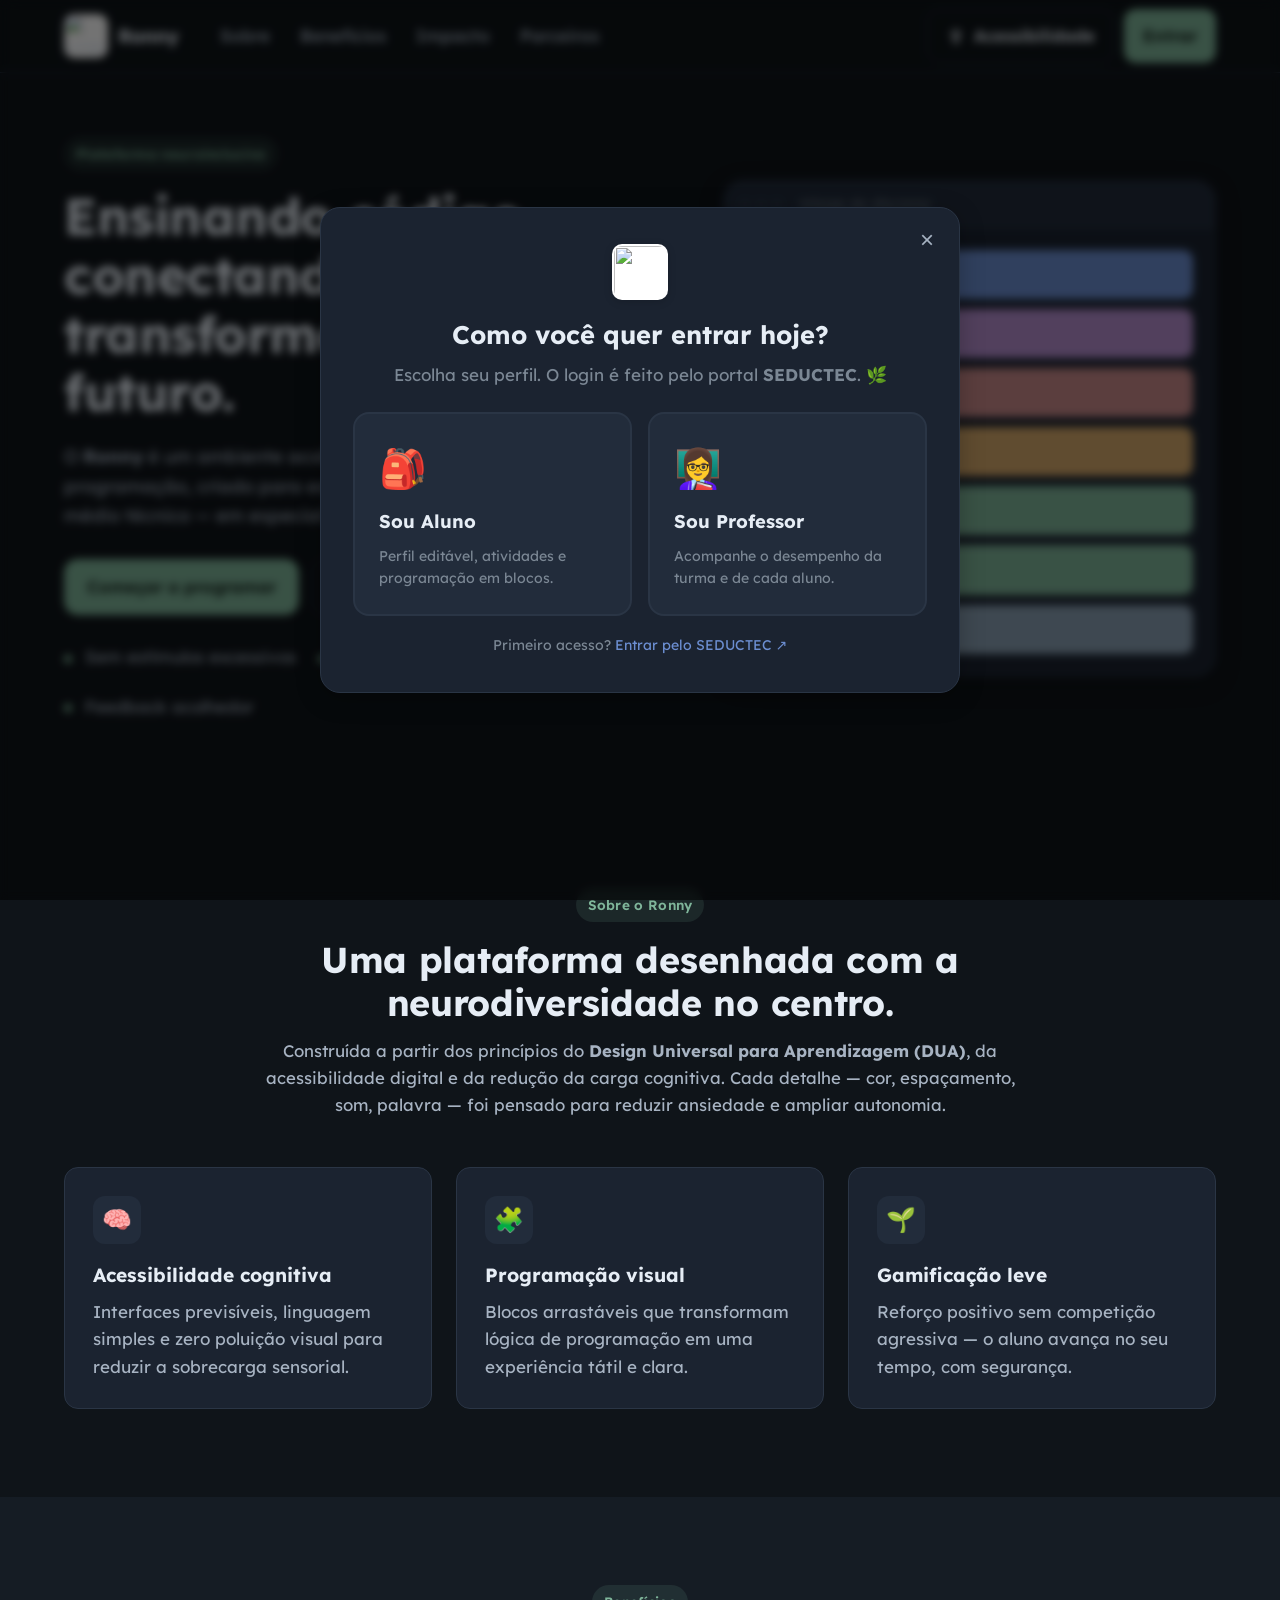
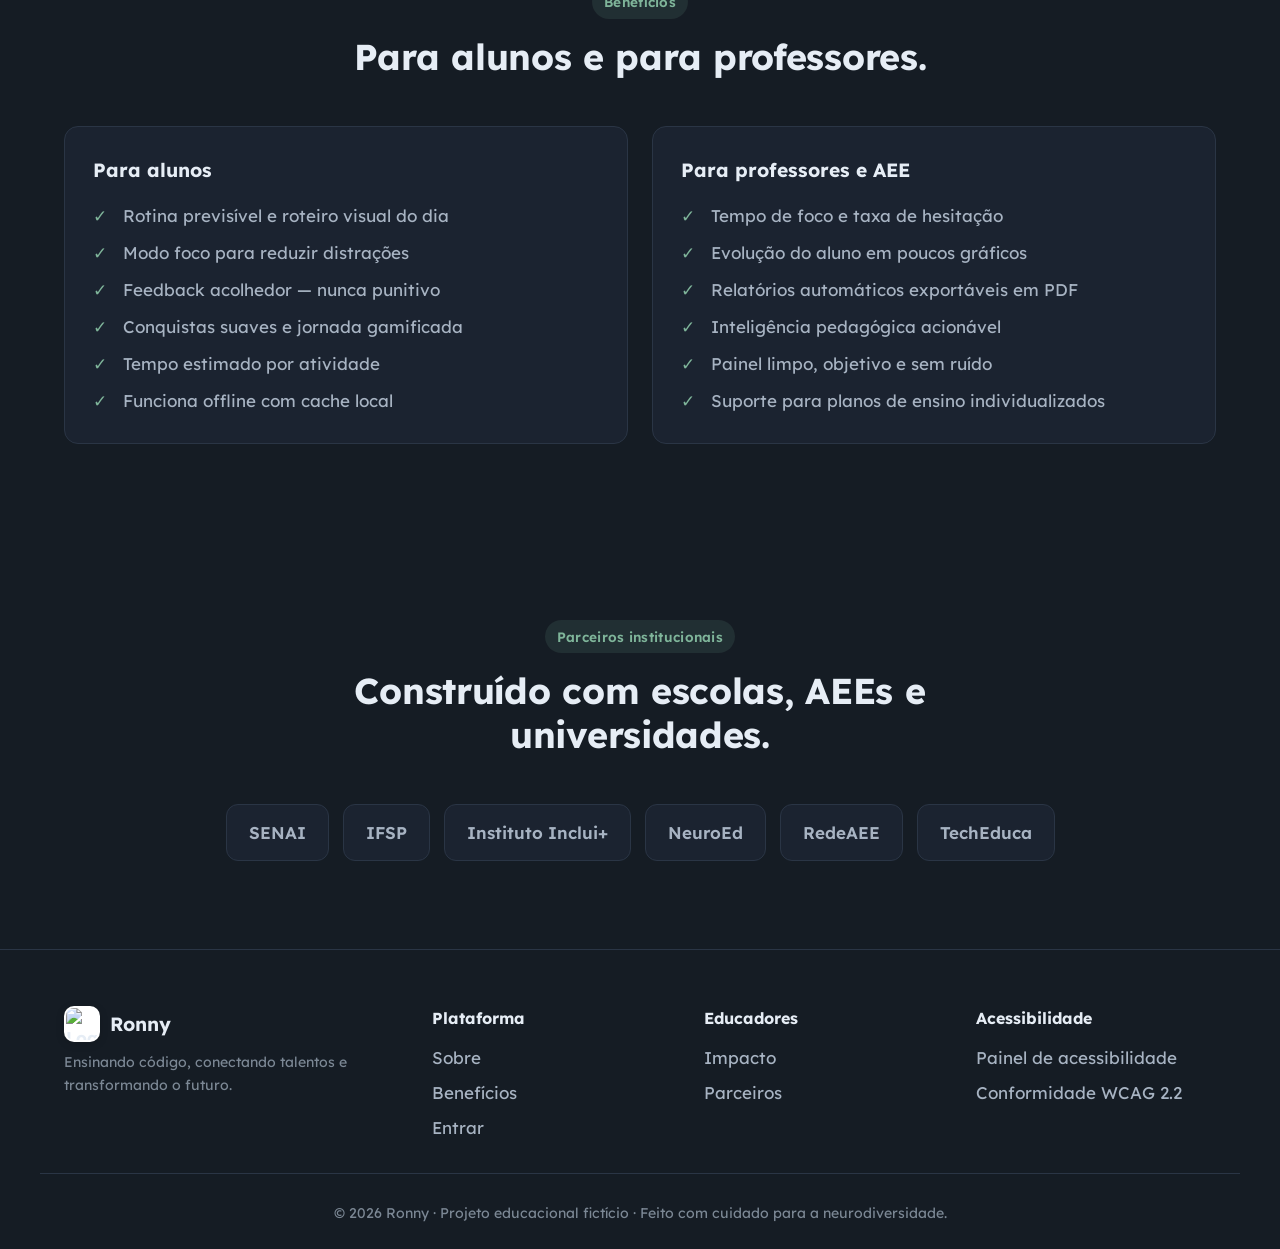
==== index.html @ ab3b0b0f "Primeiro commit  Adicionando estrutura de pastas e arquivos" ====
<!DOCTYPE html>
<html lang="pt-BR">
<head>
  <meta charset="UTF-8" />
  <meta name="viewport" content="width=device-width, initial-scale=1.0" />
  <meta name="description" content="Ronny — Plataforma educacional neuroinclusiva para ensinar lógica de programação a estudantes do ensino médio técnico, com foco em acessibilidade cognitiva e TEA Nível 1." />
  <meta name="theme-color" content="#0f1419" />
  <title>Ronny</title>
  <link rel="preconnect" href="https://fonts.googleapis.com" />
  <link rel="preconnect" href="https://fonts.gstatic.com" crossorigin />
  <link href="https://fonts.googleapis.com/css2?family=Atkinson+Hyperlegible:wght@400;700&family=Lexend:wght@400;500;600;700&display=swap" rel="stylesheet" />
  <link rel="icon" href="/Ronny-Capa.png" type="image/png" />
  <link rel="stylesheet" href="styles.css" />
  <!-- Blockly -->
  <script src="https://unpkg.com/blockly/blockly.min.js"></script>
  <script src="https://unpkg.com/blockly/msg/pt-br.js"></script>
</head>

<body data-theme="dark" data-font="md" data-motion="on">

  <a href="#conteudo" class="skip-link">Pular para o conteúdo</a>

  <!-- ============ HEADER ============ -->
  <header class="topbar" role="banner">
    <div class="container topbar-inner">
      <a href="#inicio" class="brand" aria-label="Projeto Ronny — página inicial">
        <img src="/ronny-logo.jpeg" alt="Logo Projeto Ronny" class="brand-logo" width="44" height="44" />
        <span class="brand-text">Ronny</span>
      </a>

      <nav class="nav" aria-label="Navegação principal">
        <a href="#sobre">Sobre</a>
        <a href="#beneficios">Benefícios</a>
        <a href="#impacto">Impacto</a>
        <a href="#parceiros">Parceiros</a>
      </nav>

      <div class="topbar-actions">
        <button class="btn btn-ghost" id="openA11y" aria-label="Abrir painel de acessibilidade" aria-haspopup="dialog">
          <svg viewBox="0 0 24 24" width="20" height="20" aria-hidden="true"><circle cx="12" cy="5" r="2" fill="currentColor"/><path d="M5 9h14M9 9l1 12M15 9l-1 12M9 14h6" stroke="currentColor" stroke-width="2" fill="none" stroke-linecap="round"/></svg>
          <span>Acessibilidade</span>
        </button>
        <button class="btn btn-primary" data-open-login>Entrar</button>
      </div>

      <button class="menu-toggle" id="menuToggle" aria-label="Abrir menu" aria-expanded="false">
        <span></span><span></span><span></span>
      </button>
    </div>
  </header>

  <main id="conteudo">

    <!-- ============ HERO ============ -->
    <section class="hero" id="inicio">
      <div class="container hero-grid">
        <div class="hero-copy">
          <span class="eyebrow">Plataforma neuroinclusiva</span>
          <h1>Ensinando código, conectando talentos e transformando o futuro.</h1>
          <p class="lead">
            O <strong>Ronny</strong> é um ambiente acolhedor de aprendizagem em lógica de programação, criado para estudantes neurodivergentes do ensino médio técnico — em especial alunos com <abbr title="Transtorno do Espectro Autista">TEA</abbr> Nível 1.
          </p>
          <div class="hero-actions">
            <a href="#" class="btn btn-primary btn-lg" data-open-login>Começar a programar</a>
            <a href="#sobre" class="btn btn-ghost btn-lg">Conhecer o Ronny</a>
          </div>
          <ul class="hero-points" role="list">
            <li><span class="dot" aria-hidden="true"></span> Sem estímulos excessivos</li>
            <li><span class="dot" aria-hidden="true"></span> Rotina previsível</li>
            <li><span class="dot" aria-hidden="true"></span> Feedback acolhedor</li>
          </ul>
        </div>

        <div class="hero-card" aria-hidden="true">
          <div class="card-bar">
            <span></span><span></span><span></span>
            <p>missao_do_dia.ronny</p>
          </div>
          <div class="card-body">
            <div class="mini-block bg-seq">Início</div>
            <div class="mini-block bg-var">definir <em>passos</em> = 5</div>
            <div class="mini-block bg-loop">repetir <em>passos</em> vezes</div>
            <div class="mini-block bg-cond indent">se <em>obstáculo</em></div>
            <div class="mini-block bg-act indent2">desviar</div>
            <div class="mini-block bg-act">avançar</div>
            <div class="mini-block bg-end">Fim 🌱</div>
          </div>
        </div>
      </div>
    </section>

    <!-- ============ SOBRE ============ -->
    <section class="section" id="sobre">
      <div class="container">
        <header class="section-head">
          <span class="eyebrow">Sobre o Ronny</span>
          <h2>Uma plataforma desenhada com a neurodiversidade no centro.</h2>
          <p>Construída a partir dos princípios do <strong>Design Universal para Aprendizagem (DUA)</strong>, da acessibilidade digital e da redução da carga cognitiva. Cada detalhe — cor, espaçamento, som, palavra — foi pensado para reduzir ansiedade e ampliar autonomia.</p>
        </header>

        <div class="grid grid-3">
          <article class="feature">
            <div class="feature-icon" aria-hidden="true">🧠</div>
            <h3>Acessibilidade cognitiva</h3>
            <p>Interfaces previsíveis, linguagem simples e zero poluição visual para reduzir a sobrecarga sensorial.</p>
          </article>
          <article class="feature">
            <div class="feature-icon" aria-hidden="true">🧩</div>
            <h3>Programação visual</h3>
            <p>Blocos arrastáveis que transformam lógica de programação em uma experiência tátil e clara.</p>
          </article>
          <article class="feature">
            <div class="feature-icon" aria-hidden="true">🌱</div>
            <h3>Gamificação leve</h3>
            <p>Reforço positivo sem competição agressiva — o aluno avança no seu tempo, com segurança.</p>
          </article>
        </div>
      </div>
    </section>

    <!-- ============ BENEFÍCIOS ============ -->
    <section class="section section-alt" id="beneficios">
      <div class="container">
        <header class="section-head">
          <span class="eyebrow">Benefícios</span>
          <h2>Para alunos e para professores.</h2>
        </header>

        <div class="grid grid-2">
          <div class="panel">
            <h3>Para alunos</h3>
            <ul class="check-list" role="list">
              <li>Rotina previsível e roteiro visual do dia</li>
              <li>Modo foco para reduzir distrações</li>
              <li>Feedback acolhedor — nunca punitivo</li>
              <li>Conquistas suaves e jornada gamificada</li>
              <li>Tempo estimado por atividade</li>
              <li>Funciona offline com cache local</li>
            </ul>
          </div>
          <div class="panel">
            <h3>Para professores e AEE</h3>
            <ul class="check-list" role="list">
              <li>Tempo de foco e taxa de hesitação</li>
              <li>Evolução do aluno em poucos gráficos</li>
              <li>Relatórios automáticos exportáveis em PDF</li>
              <li>Inteligência pedagógica acionável</li>
              <li>Painel limpo, objetivo e sem ruído</li>
              <li>Suporte para planos de ensino individualizados</li>
            </ul>
          </div>
        </div>
      </div>
    </section>

    <!-- (As áreas de Aluno e Professor agora vivem em páginas separadas: aluno.html e professor.html) -->



    <!-- ============ PARCEIROS ============ -->
    <section class="section section-alt" id="parceiros">
      <div class="container">
        <header class="section-head">
          <span class="eyebrow">Parceiros institucionais</span>
          <h2>Construído com escolas, AEEs e universidades.</h2>
        </header>
        <div class="partners" aria-label="Logos de parceiros (fictícios)">
          <span>SENAI</span><span>IFSP</span><span>Instituto Inclui+</span><span>NeuroEd</span><span>RedeAEE</span><span>TechEduca</span>
        </div>
      </div>
    </section>
  </main>

  <!-- ============ FOOTER ============ -->
  <footer class="footer" role="contentinfo">
    <div class="container footer-grid">
      <div>
        <a href="#inicio" class="brand"><img src="/ronny-logo.jpeg" alt="Logo Projeto Ronny" class="brand-logo" width="36" height="36" /><span class="brand-text">Ronny</span></a>
        <p class="muted small">Ensinando código, conectando talentos e transformando o futuro.</p>
      </div>
      <div>
        <h4>Plataforma</h4>
        <ul><li><a href="#sobre">Sobre</a></li><li><a href="#beneficios">Benefícios</a></li><li><a href="#" data-open-login>Entrar</a></li></ul>
      </div>
      <div>
        <h4>Educadores</h4>
        <ul><li><a href="#impacto">Impacto</a></li><li><a href="#parceiros">Parceiros</a></li></ul>
      </div>
      <div>
        <h4>Acessibilidade</h4>
        <ul><li><a href="#" id="footerA11y">Painel de acessibilidade</a></li><li><a href="#">Conformidade WCAG 2.2</a></li></ul>
      </div>
    </div>
    <div class="container footer-bottom">
      <p class="muted small">© <span id="year"></span> Ronny · Projeto educacional fictício · Feito com cuidado para a neurodiversidade.</p>
    </div>
  </footer>

  <!-- ============ ROLE GATE (escolha de perfil) ============ -->
  <div class="modal" id="roleGate" role="dialog" aria-modal="true" aria-labelledby="roleTitle" hidden>
    <div class="modal-backdrop" data-role-close></div>
    <div class="modal-panel role-panel">
      <button class="modal-close" data-role-close aria-label="Fechar">×</button>
      <div class="role-head">
        <img src="/ronny-logo.jpeg" alt="" class="brand-logo" width="56" height="56" />
        <h2 id="roleTitle">Como você quer entrar hoje?</h2>
        <p class="muted">Escolha seu perfil. O login é feito pelo portal <strong>SEDUCTEC</strong>. 🌿</p>
      </div>
      <div class="role-grid">
        <a class="role-card" href="aluno.html" data-role="aluno">
          <span class="role-emoji" aria-hidden="true">🎒</span>
          <span class="role-name">Sou Aluno</span>
          <span class="role-desc muted small">Perfil editável, atividades e programação em blocos.</span>
        </a>
        <a class="role-card" href="professor.html" data-role="professor">
          <span class="role-emoji" aria-hidden="true">👩‍🏫</span>
          <span class="role-name">Sou Professor</span>
          <span class="role-desc muted small">Acompanhe o desempenho da turma e de cada aluno.</span>
        </a>
      </div>
      <p class="muted small center" style="margin-top:18px">
        Primeiro acesso?
        <a href="https://seductec.seduc.pi.gov.br/login/index.php?loginredirect=1" target="_blank" rel="noopener">Entrar pelo SEDUCTEC ↗</a>
      </p>
    </div>
  </div>


  <!-- ============ ACCESSIBILITY PANEL ============ -->
  <aside class="a11y-panel" id="a11yPanel" aria-label="Painel de acessibilidade" hidden>
    <header class="a11y-head">
      <h3>Acessibilidade</h3>
      <button class="modal-close" id="closeA11y" aria-label="Fechar painel">×</button>
    </header>
    <div class="a11y-body">
      <div class="a11y-group">
        <p class="a11y-label">Tamanho do texto</p>
        <div class="seg" role="radiogroup" aria-label="Tamanho do texto">
          <button data-font="sm">A-</button>
          <button data-font="md" aria-pressed="true">A</button>
          <button data-font="lg">A+</button>
          <button data-font="xl">A++</button>
        </div>
      </div>
      <div class="a11y-group">
        <p class="a11y-label">Contraste</p>
        <div class="seg">
          <button data-theme="dark" aria-pressed="true">Escuro</button>
          <button data-theme="hc">Alto contraste</button>
          <button data-theme="light">Claro</button>
        </div>
      </div>
      <div class="a11y-group">
        <label class="switch"><input type="checkbox" id="motionToggle" checked /> <span>Animações suaves</span></label>
        <label class="switch"><input type="checkbox" id="soundToggle" /> <span>Sons (sempre suaves)</span></label>
        <label class="switch"><input type="checkbox" id="readerToggle" /> <span>Leitor de texto (clique para ler)</span></label>
        <label class="switch"><input type="checkbox" id="reduceToggle" /> <span>Reduzir estímulos visuais</span></label>
      </div>
      <p class="muted small">Suas preferências ficam salvas neste dispositivo.</p>
    </div>
  </aside>

  <script src="script.js"></script>
</body>
</html>
---- styles.css ----
/* ============================================================
   Ronny — Plataforma neuroinclusiva
   Estilo: dark mode nativo, calmo, espaçoso, WCAG-friendly.
   ============================================================ */

:root {
  --bg: #0f1419;
  --bg-2: #151c24;
  --surface: #1b2330;
  --surface-2: #222c3b;
  --border: #2a3545;
  --text: #e6edf5;
  --text-dim: #a7b3c2;
  --muted: #7b8794;

  /* Cores pastéis suaves — nunca vibrantes */
  --c-seq: #6c8ed1;     /* azul suave */
  --c-act: #7fb59a;     /* verde sálvia */
  --c-var: #b58fcf;     /* lavanda */
  --c-cond: #d6a96a;    /* mostarda suave */
  --c-loop: #c98a8a;    /* coral mate */
  --c-end:  #8aa0b3;    /* cinza azulado */

  --accent: #7fb59a;
  --accent-2: #6c8ed1;

  --radius: 14px;
  --radius-lg: 20px;

  --shadow: 0 6px 24px rgba(0,0,0,.25);

  --fs-base: 17px;
  --fs-h1: clamp(2rem, 4vw, 3.25rem);
  --fs-h2: clamp(1.6rem, 3vw, 2.25rem);
  --fs-h3: 1.2rem;

  --container: 1200px;

  --ease: cubic-bezier(.2,.7,.2,1);
}

/* Alto contraste */
[data-theme="hc"] {
  --bg: #000;
  --bg-2: #000;
  --surface: #0a0a0a;
  --surface-2: #111;
  --border: #fff;
  --text: #fff;
  --text-dim: #f0f0f0;
  --muted: #d0d0d0;
  --accent: #ffd166;
  --accent-2: #9be7c4;
}

/* Modo claro opcional */
[data-theme="light"] {
  --bg: #f6f7f9;
  --bg-2: #eef1f5;
  --surface: #ffffff;
  --surface-2: #f1f4f8;
  --border: #dde3eb;
  --text: #1a232f;
  --text-dim: #4b5663;
  --muted: #6b7785;
}

/* Tamanhos de fonte */
[data-font="sm"] { --fs-base: 15px; }
[data-font="md"] { --fs-base: 17px; }
[data-font="lg"] { --fs-base: 19px; }
[data-font="xl"] { --fs-base: 22px; }

/* Reduzir movimento */
[data-motion="off"] *, [data-motion="off"] *::before, [data-motion="off"] *::after {
  animation: none !important;
  transition: none !important;
}
@media (prefers-reduced-motion: reduce) {
  * { animation: none !important; transition: none !important; }
}

/* Reduzir estímulos */
[data-reduce="on"] .hero-card,
[data-reduce="on"] .chart,
[data-reduce="on"] .badges { filter: saturate(.7); }

* { box-sizing: border-box; }
html { scroll-behavior: smooth; }
body {
  margin: 0;
  font-family: 'Lexend', 'Atkinson Hyperlegible', system-ui, -apple-system, sans-serif;
  font-size: var(--fs-base);
  line-height: 1.6;
  color: var(--text);
  background: var(--bg);
  -webkit-font-smoothing: antialiased;
}

img, svg { display: block; max-width: 100%; }

a { color: var(--accent-2); text-decoration: none; }
a:hover { text-decoration: underline; text-underline-offset: 4px; }

:focus-visible {
  outline: 3px solid var(--accent);
  outline-offset: 3px;
  border-radius: 6px;
}

.container { width: 100%; max-width: var(--container); margin: 0 auto; padding: 0 24px; }

.skip-link {
  position: absolute; left: -9999px; top: 0;
  background: var(--accent); color: #0a0a0a; padding: 10px 16px; border-radius: 8px; z-index: 1000;
}
.skip-link:focus { left: 16px; top: 16px; }

/* ============ TOPBAR ============ */
.topbar {
  position: sticky; top: 0; z-index: 50;
  background: rgba(15,20,25,.85);
  backdrop-filter: blur(10px);
  border-bottom: 1px solid var(--border);
}
[data-theme="light"] .topbar { background: rgba(246,247,249,.9); }
.topbar-inner {
  display: flex; align-items: center; gap: 24px;
  min-height: 72px;
}
.brand { display: inline-flex; align-items: center; gap: 10px; color: var(--text); font-weight: 700; }
.brand:hover { text-decoration: none; }
.brand-mark { color: var(--accent); display: inline-flex; }
.brand-text { font-size: 1.2rem; letter-spacing: .2px; }

.nav { display: flex; gap: 22px; margin-left: 12px; flex: 1; }
.nav a { color: var(--text-dim); font-weight: 500; padding: 8px 4px; }
.nav a:hover { color: var(--text); text-decoration: none; }

.topbar-actions { display: flex; gap: 10px; align-items: center; }

.menu-toggle {
  display: none; background: transparent; border: 1px solid var(--border);
  width: 44px; height: 44px; border-radius: 10px; cursor: pointer;
  flex-direction: column; gap: 5px; align-items: center; justify-content: center;
}
.menu-toggle span { width: 20px; height: 2px; background: var(--text); display: block; }

/* ============ BOTÕES ============ */
.btn {
  display: inline-flex; align-items: center; justify-content: center; gap: 8px;
  font: inherit; font-weight: 600;
  padding: 12px 18px; border-radius: 12px;
  border: 1px solid transparent; cursor: pointer;
  transition: transform .15s var(--ease), background .15s var(--ease), border-color .15s var(--ease);
  min-height: 44px;
  text-decoration: none;
}
.btn:hover { transform: translateY(-1px); text-decoration: none; }
.btn-primary { background: var(--accent); color: #0e1a14; }
.btn-primary:hover { background: #93c4ab; }
.btn-ghost { background: transparent; color: var(--text); border-color: var(--border); }
.btn-ghost:hover { background: var(--surface); }
.btn-soft { background: var(--surface-2); color: var(--text); border-color: var(--border); }
.btn-lg { padding: 14px 22px; font-size: 1.05rem; min-height: 52px; border-radius: 14px; }
.btn-sm { padding: 8px 12px; font-size: .9rem; min-height: 36px; border-radius: 10px; }
.btn-block { width: 100%; }

/* ============ HERO ============ */
.hero { padding: 64px 0 80px; }
.hero-grid {
  display: grid; grid-template-columns: 1.1fr .9fr; gap: 56px; align-items: center;
}
.eyebrow {
  display: inline-block; font-size: .85rem; font-weight: 600;
  color: var(--accent); background: rgba(127,181,154,.12);
  padding: 6px 12px; border-radius: 999px; letter-spacing: .3px;
  margin-bottom: 16px;
}
.hero h1 { font-size: var(--fs-h1); line-height: 1.15; margin: 0 0 20px; letter-spacing: -.5px; }
.lead { font-size: 1.15rem; color: var(--text-dim); margin: 0 0 28px; max-width: 56ch; }
.hero-actions { display: flex; gap: 12px; flex-wrap: wrap; margin-bottom: 28px; }
.hero-points { list-style: none; padding: 0; margin: 0; display: flex; gap: 22px; flex-wrap: wrap; color: var(--text-dim); }
.hero-points .dot { display: inline-block; width: 8px; height: 8px; border-radius: 50%; background: var(--accent); margin-right: 8px; vertical-align: middle; }

.hero-card {
  background: var(--surface);
  border: 1px solid var(--border);
  border-radius: var(--radius-lg);
  overflow: hidden;
  box-shadow: var(--shadow);
}
.card-bar {
  display: flex; align-items: center; gap: 6px;
  background: var(--surface-2); padding: 12px 16px; border-bottom: 1px solid var(--border);
}
.card-bar span { width: 10px; height: 10px; border-radius: 50%; background: var(--border); }
.card-bar p { margin: 0 0 0 12px; color: var(--muted); font-size: .85rem; font-family: 'Atkinson Hyperlegible', monospace; }
.card-body { padding: 22px; display: flex; flex-direction: column; gap: 10px; }
.mini-block {
  padding: 12px 16px; border-radius: 10px; color: #0e1a14;
  font-weight: 500; font-size: .98rem;
}
.mini-block em { font-style: normal; font-weight: 700; }
.indent { margin-left: 22px; }
.indent2 { margin-left: 44px; }
.bg-seq { background: var(--c-seq); }
.bg-act { background: var(--c-act); }
.bg-var { background: var(--c-var); }
.bg-cond { background: var(--c-cond); }
.bg-loop { background: var(--c-loop); }
.bg-end  { background: var(--c-end); color: #0a0f15; }

/* ============ SECTIONS ============ */
.section { padding: 88px 0; }
.section-alt { background: var(--bg-2); }
.section-head { max-width: 780px; margin: 0 auto 48px; text-align: center; }
.section-head h2 { font-size: var(--fs-h2); margin: 0 0 14px; line-height: 1.2; letter-spacing: -.3px; }
.section-head p { color: var(--text-dim); margin: 0; font-size: 1.05rem; }

.grid { display: grid; gap: 24px; }
.grid-2 { grid-template-columns: repeat(2, 1fr); }
.grid-3 { grid-template-columns: repeat(3, 1fr); }
.grid-4 { grid-template-columns: repeat(4, 1fr); }

.feature {
  background: var(--surface); border: 1px solid var(--border);
  border-radius: var(--radius); padding: 28px;
}
.feature-icon {
  width: 48px; height: 48px; border-radius: 12px;
  background: var(--surface-2); display: grid; place-items: center;
  font-size: 1.5rem; margin-bottom: 16px;
}
.feature h3 { margin: 0 0 8px; font-size: var(--fs-h3); }
.feature p { margin: 0; color: var(--text-dim); }

.panel {
  background: var(--surface); border: 1px solid var(--border);
  border-radius: var(--radius); padding: 28px;
}
.panel h3 { margin: 0 0 16px; font-size: var(--fs-h3); }
.check-list { list-style: none; padding: 0; margin: 0; display: flex; flex-direction: column; gap: 10px; }
.check-list li {
  padding-left: 30px; position: relative; color: var(--text-dim);
}
.check-list li::before {
  content: "✓"; position: absolute; left: 0; top: 0;
  color: var(--accent); font-weight: 700;
}

/* ============ DASHBOARD ============ */
.dashboard {
  display: grid; grid-template-columns: 280px 1fr; gap: 24px;
  background: var(--surface); border: 1px solid var(--border); border-radius: var(--radius-lg);
  padding: 24px;
}
.dash-side {
  background: var(--surface-2); border-radius: var(--radius); padding: 24px;
  display: flex; flex-direction: column; gap: 16px; align-items: flex-start;
}
.avatar { width: 72px; height: 72px; border-radius: 50%; background: var(--bg); display: grid; place-items: center; font-size: 2.2rem; border: 2px solid var(--border); }
.hi { margin: 0; font-size: 1.15rem; }
.muted { color: var(--muted); margin: 0; }
.small { font-size: .88rem; }
.progress { width: 100%; }
.progress-bar { height: 10px; background: var(--bg); border-radius: 999px; overflow: hidden; margin-bottom: 6px; }
.progress-bar span { display: block; height: 100%; background: linear-gradient(90deg, var(--accent), var(--accent-2)); border-radius: 999px; }
.badges { display: flex; gap: 10px; flex-wrap: wrap; }
.badge { width: 40px; height: 40px; border-radius: 50%; background: var(--bg); display: grid; place-items: center; font-size: 1.2rem; border: 1px solid var(--border); }
.badge.dim { opacity: .35; }

.dash-main { padding: 8px 4px; }
.dash-title { margin: 0 0 18px; font-size: 1.25rem; }
.roadmap { list-style: none; padding: 0; margin: 0; display: flex; flex-direction: column; gap: 12px; }
.step {
  display: grid; grid-template-columns: 44px 1fr; gap: 14px; align-items: center;
  padding: 16px 18px; background: var(--surface-2); border: 1px solid var(--border);
  border-radius: var(--radius);
}
.step-mark {
  width: 36px; height: 36px; border-radius: 50%; display: grid; place-items: center;
  background: var(--bg); color: var(--text-dim); font-weight: 700;
}
.step.done .step-mark { background: var(--accent); color: #0e1a14; }
.step.current { border-color: var(--accent-2); }
.step.current .step-mark { background: var(--accent-2); color: #0e1a14; }
.step-title { margin: 0 0 2px; font-weight: 600; }
.step a.btn { margin-top: 10px; }

/* ============ EDITOR ============ */
.editor {
  display: grid; grid-template-columns: 220px 1fr 280px; gap: 16px;
  background: var(--surface); border: 1px solid var(--border);
  border-radius: var(--radius-lg); padding: 20px;
  min-height: 480px;
}
.palette, .workspace, .stage {
  background: var(--surface-2); border: 1px solid var(--border);
  border-radius: var(--radius); padding: 16px;
}
.palette-title { margin: 0 0 12px; font-weight: 600; color: var(--text-dim); font-size: .9rem; text-transform: uppercase; letter-spacing: .5px; }
.block {
  padding: 12px 14px; border-radius: 10px; color: #0e1a14;
  margin-bottom: 8px; cursor: grab; font-weight: 500;
  user-select: none;
}
.block:active { cursor: grabbing; }
.workspace { display: flex; flex-direction: column; gap: 8px; min-height: 360px; position: relative; }
.workspace.drag-over { outline: 2px dashed var(--accent); outline-offset: -8px; }
.workspace-hint {
  position: absolute; inset: 0; display: grid; place-items: center;
  color: var(--muted); pointer-events: none; margin: 0;
}
.ws-block {
  display: flex; align-items: center; justify-content: space-between;
  padding: 12px 14px; border-radius: 10px; color: #0e1a14; font-weight: 500;
}
.ws-block button {
  background: transparent; border: none; color: rgba(0,0,0,.5); cursor: pointer;
  font-size: 1.1rem; padding: 4px 8px; border-radius: 6px;
}
.ws-block button:hover { background: rgba(0,0,0,.1); color: rgba(0,0,0,.8); }

.stage { display: flex; flex-direction: column; gap: 14px; }
.stage-grid {
  position: relative; aspect-ratio: 1/1; width: 100%;
  background:
    linear-gradient(var(--border) 1px, transparent 1px) 0 0/25% 25%,
    linear-gradient(90deg, var(--border) 1px, transparent 1px) 0 0/25% 25%,
    var(--bg);
  border-radius: 12px; border: 1px solid var(--border);
  overflow: hidden;
}
.robot, .goal {
  position: absolute; width: 25%; aspect-ratio: 1/1;
  display: grid; place-items: center; font-size: 1.8rem;
  transition: transform .4s var(--ease);
}
.robot { left: 0; bottom: 0; }
.goal  { right: 0; top: 0; }
.stage-actions { display: flex; flex-direction: column; gap: 8px; }
.feedback {
  margin: 0; padding: 12px 14px; border-radius: 10px;
  background: var(--bg); color: var(--text-dim); text-align: center;
  border: 1px solid var(--border);
}
.feedback.success { background: rgba(127,181,154,.15); color: var(--accent); border-color: rgba(127,181,154,.35); }
.feedback.gentle { background: rgba(214,169,106,.12); color: var(--c-cond); border-color: rgba(214,169,106,.3); }

/* ============ STATS / CHARTS ============ */
.stats { margin-bottom: 32px; }
.stat {
  background: var(--surface); border: 1px solid var(--border);
  border-radius: var(--radius); padding: 22px;
}
.stat-label { margin: 0 0 8px; color: var(--text-dim); font-size: .92rem; }
.stat-value { margin: 0; font-size: 2.1rem; font-weight: 700; letter-spacing: -.5px; }
.stat-value span { font-size: 1rem; font-weight: 500; color: var(--text-dim); margin-left: 4px; }

.chart {
  display: grid; grid-template-columns: repeat(7, 1fr); gap: 10px;
  align-items: end; height: 160px; margin: 8px 0 12px;
}
.chart div {
  height: var(--h);
  background: linear-gradient(180deg, var(--accent), var(--accent-2));
  border-radius: 8px 8px 4px 4px; opacity: .9;
}

.report-list { list-style: none; padding: 0; margin: 0; display: flex; flex-direction: column; gap: 10px; }
.report-list li {
  display: flex; align-items: center; justify-content: space-between; gap: 12px;
  padding: 12px 14px; background: var(--surface-2); border: 1px solid var(--border); border-radius: 10px;
}

.teacher-grid { margin-top: 8px; }

/* ============ QUOTES ============ */
.quote {
  margin: 0; background: var(--surface); border: 1px solid var(--border);
  border-radius: var(--radius); padding: 24px;
}
.quote p { margin: 0 0 14px; font-size: 1.05rem; color: var(--text); }
.quote footer { color: var(--muted); font-size: .9rem; }

/* ============ PARTNERS ============ */
.partners {
  display: flex; flex-wrap: wrap; gap: 14px; justify-content: center;
}
.partners span {
  padding: 14px 22px; background: var(--surface); border: 1px solid var(--border);
  border-radius: 12px; color: var(--text-dim); font-weight: 600;
}

/* ============ FOOTER ============ */
.footer { background: var(--bg-2); border-top: 1px solid var(--border); padding: 56px 0 24px; }
.footer-grid {
  display: grid; grid-template-columns: 1.4fr 1fr 1fr 1fr; gap: 32px;
}
.footer h4 { margin: 0 0 12px; font-size: 1rem; }
.footer ul { list-style: none; padding: 0; margin: 0; display: flex; flex-direction: column; gap: 8px; }
.footer ul a { color: var(--text-dim); }
.footer ul a:hover { color: var(--text); }
.footer-bottom { padding-top: 28px; margin-top: 32px; border-top: 1px solid var(--border); text-align: center; }

/* ============ MODAL ============ */
.modal[hidden] { display: none; }
.modal {
  position: fixed; inset: 0; z-index: 100;
  display: grid; place-items: center; padding: 20px;
}
.modal-backdrop {
  position: absolute; inset: 0;
  background: rgba(0,0,0,.55); backdrop-filter: blur(4px);
}
.modal-panel {
  position: relative; background: var(--surface); border: 1px solid var(--border);
  border-radius: var(--radius-lg); padding: 32px; width: 100%; max-width: 480px;
  box-shadow: var(--shadow);
}
.modal-close {
  position: absolute; top: 12px; right: 12px;
  background: transparent; border: none; color: var(--text-dim);
  width: 40px; height: 40px; border-radius: 50%; cursor: pointer; font-size: 1.5rem;
}
.modal-close:hover { background: var(--surface-2); color: var(--text); }
.modal-panel h2 { margin: 0 0 6px; }
.avatar-grid {
  display: grid; grid-template-columns: repeat(4, 1fr); gap: 12px;
  margin: 20px 0;
}
.avatar-pick {
  display: flex; flex-direction: column; align-items: center; gap: 6px;
  background: var(--surface-2); border: 2px solid transparent;
  border-radius: 14px; padding: 14px 6px; cursor: pointer; color: var(--text);
  font-size: 1.8rem; font-family: inherit;
}
.avatar-pick span { font-size: .85rem; color: var(--text-dim); }
.avatar-pick[aria-checked="true"] { border-color: var(--accent); background: rgba(127,181,154,.1); }
.center { text-align: center; }

/* ============ A11Y PANEL ============ */
.a11y-panel[hidden] { display: none; }
.a11y-panel {
  position: fixed; top: 0; right: 0; bottom: 0; z-index: 90;
  width: 340px; max-width: 92vw;
  background: var(--surface); border-left: 1px solid var(--border);
  display: flex; flex-direction: column;
  box-shadow: -10px 0 30px rgba(0,0,0,.3);
  animation: slideIn .25s var(--ease);
}
@keyframes slideIn { from { transform: translateX(100%); } to { transform: translateX(0); } }
.a11y-head { display: flex; align-items: center; justify-content: space-between; padding: 20px 24px; border-bottom: 1px solid var(--border); }
.a11y-head h3 { margin: 0; }
.a11y-body { padding: 24px; display: flex; flex-direction: column; gap: 24px; overflow: auto; }
.a11y-group { display: flex; flex-direction: column; gap: 10px; }
.a11y-label { margin: 0; font-weight: 600; color: var(--text-dim); font-size: .9rem; }
.seg { display: flex; gap: 6px; background: var(--surface-2); padding: 4px; border-radius: 10px; }
.seg button {
  flex: 1; background: transparent; border: none; color: var(--text-dim);
  padding: 10px; border-radius: 8px; cursor: pointer; font: inherit;
}
.seg button[aria-pressed="true"] { background: var(--accent); color: #0e1a14; }
.switch {
  display: flex; align-items: center; gap: 12px; padding: 12px;
  background: var(--surface-2); border-radius: 10px; cursor: pointer;
}
.switch input { width: 18px; height: 18px; accent-color: var(--accent); }

/* ============ RESPONSIVE ============ */
@media (max-width: 980px) {
  .nav { display: none; }
  .nav.open {
    display: flex; flex-direction: column; gap: 0;
    position: absolute; top: 72px; left: 0; right: 0;
    background: var(--surface); border-bottom: 1px solid var(--border);
    padding: 12px 24px;
  }
  .nav.open a { padding: 14px 0; border-bottom: 1px solid var(--border); }
  .menu-toggle { display: flex; }
  .topbar-actions .btn span:not(.brand-text) { display: none; }

  .hero-grid { grid-template-columns: 1fr; gap: 40px; }
  .dashboard { grid-template-columns: 1fr; }
  .editor { grid-template-columns: 1fr; }
  .grid-2, .grid-3, .grid-4 { grid-template-columns: 1fr; }
  .grid-4.stats { grid-template-columns: repeat(2, 1fr); }
  .footer-grid { grid-template-columns: 1fr 1fr; }
}
@media (max-width: 560px) {
  .section { padding: 64px 0; }
  .hero { padding: 40px 0 56px; }
  .topbar-inner { gap: 12px; }
  .topbar-actions .btn-ghost { display: none; }
  .footer-grid { grid-template-columns: 1fr; }
  .avatar-grid { grid-template-columns: repeat(2, 1fr); }
}

/* =========================================================
   Blockly + Missões + Grade dinâmica
   ========================================================= */

.editor-blockly {
  display: grid;
  grid-template-columns: minmax(0, 1fr) 320px;
  gap: 20px;
  align-items: stretch;
}
@media (max-width: 900px) {
  .editor-blockly { grid-template-columns: 1fr; }
}

.blockly-wrap {
  background: var(--surface);
  border: 1px solid var(--border);
  border-radius: var(--radius-lg);
  overflow: hidden;
  min-height: 520px;
  box-shadow: var(--shadow);
}
#blocklyDiv {
  width: 100%;
  height: 520px;
}

.stage-title {
  margin: 0 0 10px;
  font-weight: 600;
  color: var(--text);
}

/* Grade dinâmica */
.stage-grid {
  --n: 5;
  display: grid;
  grid-template-columns: repeat(var(--n), 1fr);
  grid-template-rows: repeat(var(--n), 1fr);
  aspect-ratio: 1 / 1;
  gap: 4px;
  background: var(--bg-2);
  padding: 8px;
  border-radius: var(--radius);
  border: 1px solid var(--border);
  margin-bottom: 12px;
}
.cell {
  background: var(--surface-2);
  border-radius: 8px;
  display: flex;
  align-items: center;
  justify-content: center;
  font-size: clamp(14px, 3vw, 22px);
  position: relative;
  transition: background .2s var(--ease);
}
.cell.wall {
  background: repeating-linear-gradient(45deg, #3a3030, #3a3030 6px, #2a2222 6px, #2a2222 12px);
}
.cell.goal-cell { background: rgba(127, 181, 154, 0.18); }
.cell.robot-cell .robot-mark {
  display: inline-block;
  transition: transform .25s var(--ease);
}

/* Missões */
.mission-card {
  background: var(--surface);
  border: 1px solid var(--border);
  border-radius: var(--radius);
  padding: 18px;
  display: flex;
  flex-direction: column;
  gap: 10px;
}
.mission-top {
  display: flex;
  justify-content: space-between;
  align-items: center;
}
.mission-level {
  font-size: .8rem;
  padding: 3px 10px;
  border-radius: 999px;
  background: var(--surface-2);
  border: 1px solid var(--border);
  color: var(--text-dim);
}
.mission-level.lvl-fácil, .mission-level.lvl-facil { color: #7fb59a; border-color: #7fb59a55; }
.mission-level.lvl-médio, .mission-level.lvl-medio { color: #d6a96a; border-color: #d6a96a55; }
.mission-level.lvl-difícil, .mission-level.lvl-dificil { color: #c98a8a; border-color: #c98a8a55; }
.mission-level.lvl-livre { color: #b58fcf; border-color: #b58fcf55; }

.mission-card h3 { margin: 0; font-size: 1.05rem; }
.mission-card .btn { align-self: flex-start; margin-top: auto; }

/* Modo foco esconde decoração extra */
.focus-on .topbar, .focus-on .footer { opacity: .35; }
.focus-on #editor { padding-top: 0; }

/* Brand logo image */
.brand { display: inline-flex; align-items: center; gap: .6rem; text-decoration: none; }
.brand-logo {
  border-radius: 10px;
  object-fit: cover;
  background: #fff;
  padding: 2px;
  box-shadow: 0 2px 8px rgba(0,0,0,.15);
  flex-shrink: 0;
}

/* ============ TABS (perfil aluno / professor) ============ */
.tabs {
  display: flex; flex-wrap: wrap; gap: 8px;
  background: var(--surface-2); border: 1px solid var(--border);
  padding: 8px; border-radius: 14px;
  margin: 0 auto 28px; max-width: 720px;
}
.tab {
  flex: 1; min-width: 140px;
  background: transparent; color: var(--text-dim);
  border: 1px solid transparent; border-radius: 10px;
  padding: 12px 16px; font: inherit; font-weight: 600;
  cursor: pointer; transition: background .15s var(--ease), color .15s var(--ease);
}
.tab:hover { color: var(--text); background: var(--surface); }
.tab[aria-selected="true"] {
  background: var(--accent); color: #0e1a14; border-color: var(--accent);
}
.tab-panel[hidden] { display: none; }
.tab-panel { animation: fadeIn .25s var(--ease); }
@keyframes fadeIn { from { opacity: 0; transform: translateY(4px); } to { opacity: 1; transform: none; } }

/* ============ ROLE GATE ============ */
.role-panel { max-width: 640px; padding: 36px 32px; }
.role-head { text-align: center; margin-bottom: 24px; }
.role-head .brand-logo { margin: 0 auto 14px; }
.role-head h2 { margin: 0 0 6px; }
.role-grid {
  display: grid; grid-template-columns: 1fr 1fr; gap: 16px;
}
.role-card {
  display: flex; flex-direction: column; align-items: flex-start; gap: 8px;
  text-align: left;
  background: var(--surface-2); border: 2px solid var(--border);
  border-radius: 16px; padding: 24px;
  cursor: pointer; color: var(--text); font: inherit;
  transition: transform .15s var(--ease), border-color .15s var(--ease), background .15s var(--ease);
}
.role-card:hover { transform: translateY(-2px); border-color: var(--accent); background: var(--surface); }
.role-emoji { font-size: 2.4rem; }
.role-name { font-size: 1.15rem; font-weight: 700; }
.role-desc { margin: 0; }
@media (max-width: 560px) {
  .role-grid { grid-template-columns: 1fr; }
}

/* ============ STUDENT LIST (professor) ============ */
.student-list { list-style: none; padding: 0; margin: 0; display: flex; flex-direction: column; gap: 10px; }
.student-list li {
  display: grid; grid-template-columns: 56px 1fr auto; gap: 14px; align-items: center;
  padding: 12px 14px; background: var(--surface-2); border: 1px solid var(--border); border-radius: 12px;
}
.s-avatar {
  width: 44px; height: 44px; border-radius: 50%;
  background: var(--bg); display: grid; place-items: center;
  font-size: 1.4rem; border: 1px solid var(--border);
}
.s-name { margin: 0; font-weight: 600; }

.student-header {
  display: grid; grid-template-columns: 80px 1fr auto; gap: 18px; align-items: center;
}
.ind-switch { display: flex; align-items: center; gap: 8px; }
.ind-select {
  background: var(--surface-2); color: var(--text); border: 1px solid var(--border);
  border-radius: 10px; padding: 10px 12px; font: inherit; min-height: 44px;
}
@media (max-width: 720px) {
  .student-header { grid-template-columns: 1fr; text-align: center; }
  .student-list li { grid-template-columns: 48px 1fr; }
  .student-list li .btn { grid-column: 1 / -1; }
}

/* ========== Perfil editável (aluno.html) ========== */
.profile-edit {
  display: grid;
  grid-template-columns: 220px 1fr;
  gap: 24px;
  align-items: start;
}
.profile-avatar-area { display: flex; flex-direction: column; align-items: center; gap: 12px; }
.avatar.avatar-lg { width: 96px; height: 96px; font-size: 48px; display:flex; align-items:center; justify-content:center; border-radius: 50%; background: var(--surface-2); border: 1px solid var(--border); }
.avatar-pick-row { display: flex; flex-wrap: wrap; gap: 6px; justify-content: center; max-width: 200px; }
.avatar-chip {
  width: 40px; height: 40px; font-size: 22px;
  display: inline-flex; align-items: center; justify-content: center;
  border-radius: 50%; border: 2px solid transparent;
  background: var(--surface-2); color: var(--text); cursor: pointer;
  transition: border-color .2s var(--ease), transform .2s var(--ease);
}
.avatar-chip:hover { transform: translateY(-1px); }
.avatar-chip[aria-checked="true"] { border-color: var(--accent); }

.profile-form { display: grid; grid-template-columns: 1fr 1fr; gap: 14px; }
.profile-form .field { display: flex; flex-direction: column; gap: 6px; }
.profile-form .field span { font-size: .9rem; color: var(--text-dim); }
.profile-form .field-full { grid-column: 1 / -1; }
.profile-form input, .profile-form textarea {
  background: var(--surface-2); border: 1px solid var(--border);
  color: var(--text); border-radius: 10px; padding: 10px 12px;
  font: inherit; font-size: .98rem;
}
.profile-form input:focus, .profile-form textarea:focus { outline: 2px solid var(--accent); outline-offset: 1px; }
.profile-actions { grid-column: 1 / -1; display: flex; align-items: center; gap: 14px; }

@media (max-width: 760px) {
  .profile-edit { grid-template-columns: 1fr; }
  .profile-form { grid-template-columns: 1fr; }
}
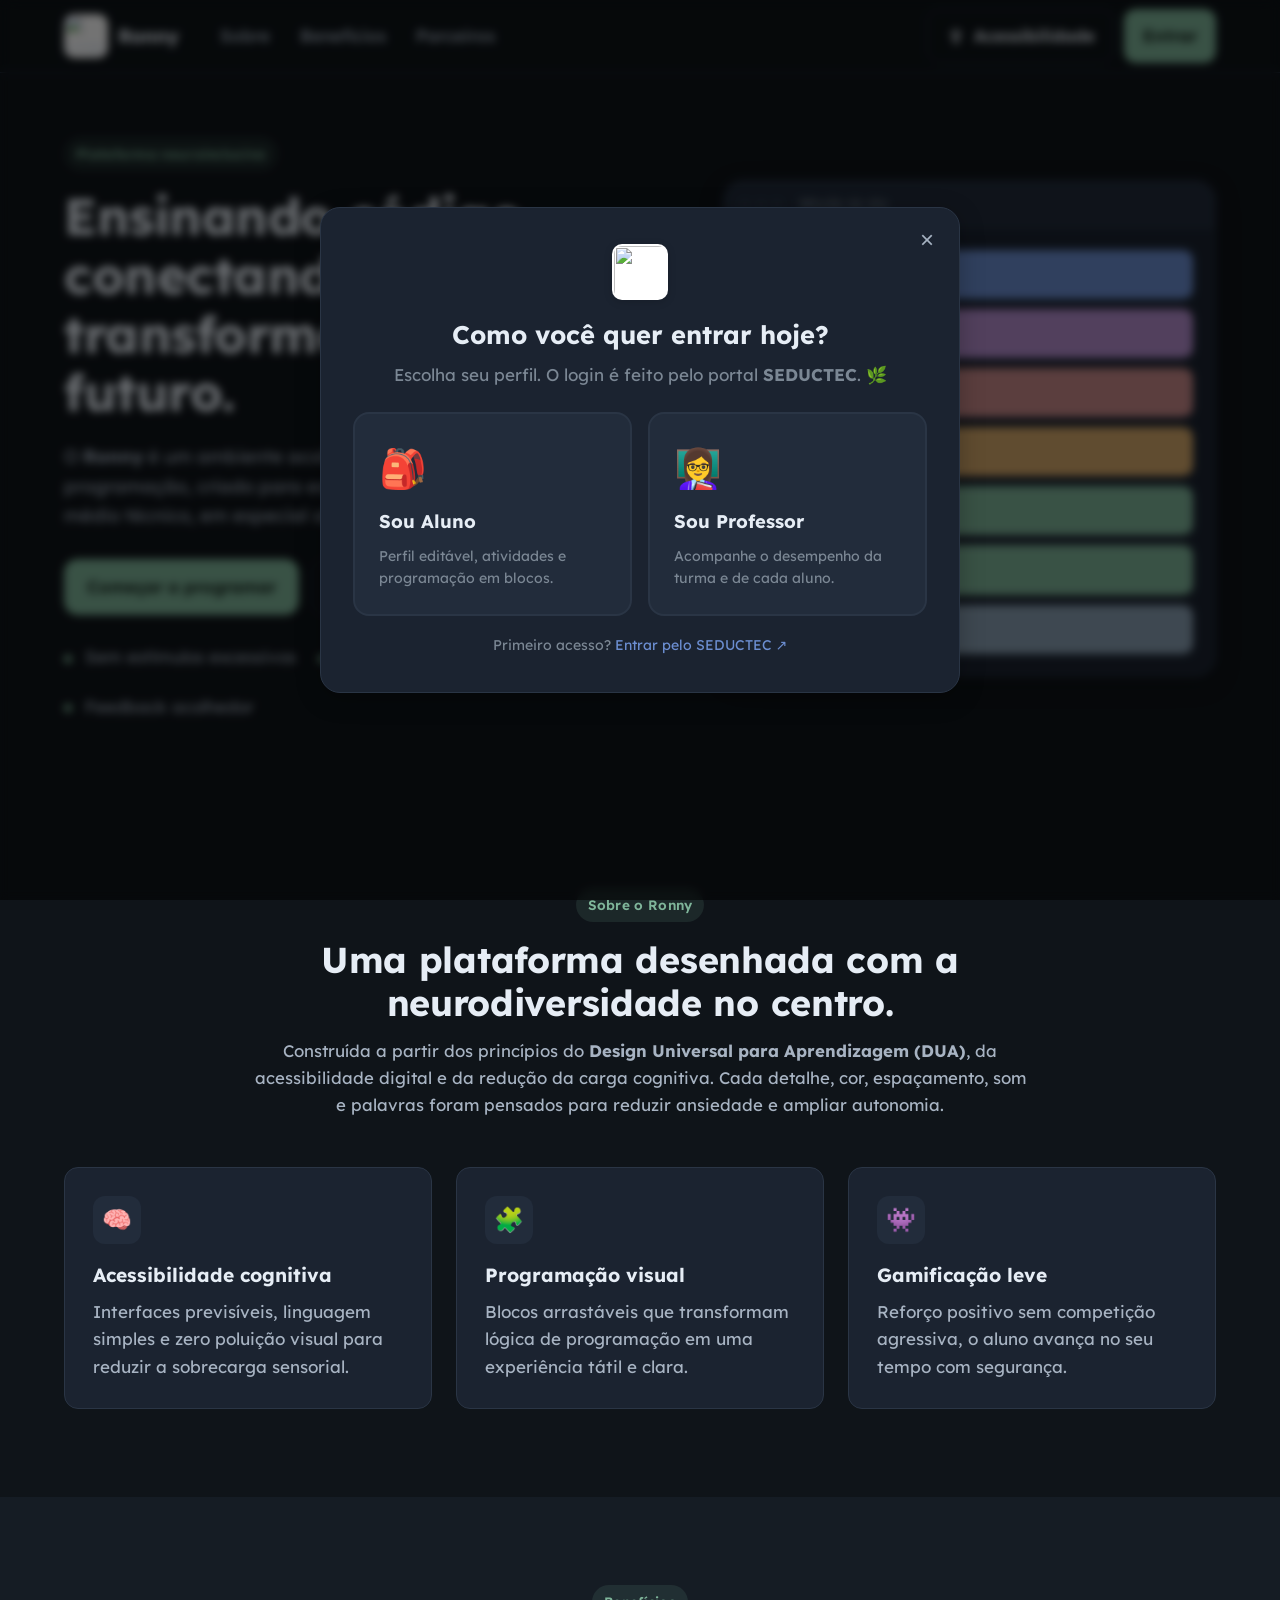
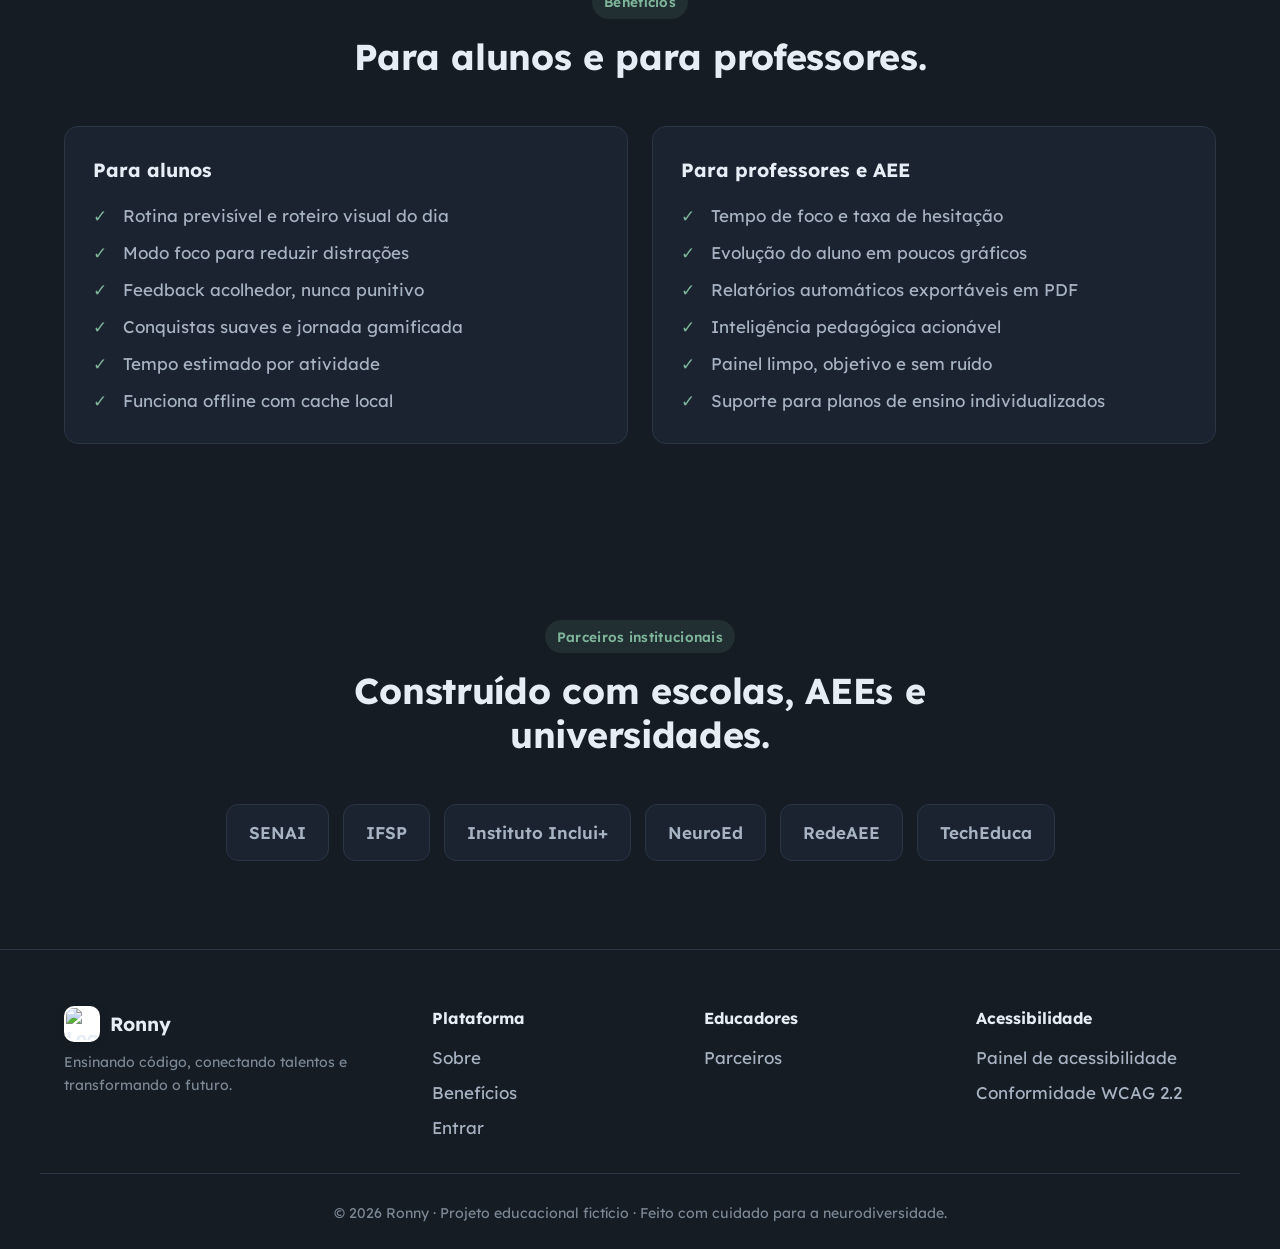
==== commit 956b93e6: "Correções Correção ortografica, atualização da logo e correção de alguns bugs." ====
--- a/index.html
+++ b/index.html
@@ -9,7 +9,7 @@
   <link rel="preconnect" href="https://fonts.googleapis.com" />
   <link rel="preconnect" href="https://fonts.gstatic.com" crossorigin />
   <link href="https://fonts.googleapis.com/css2?family=Atkinson+Hyperlegible:wght@400;700&family=Lexend:wght@400;500;600;700&display=swap" rel="stylesheet" />
-  <link rel="icon" href="/Ronny-Capa.png" type="image/png" />
+  <link rel="icon" href="/ronny-logo.png" type="image/png" />
   <link rel="stylesheet" href="styles.css" />
   <!-- Blockly -->
   <script src="https://unpkg.com/blockly/blockly.min.js"></script>
@@ -24,16 +24,16 @@
   <header class="topbar" role="banner">
     <div class="container topbar-inner">
       <a href="#inicio" class="brand" aria-label="Projeto Ronny — página inicial">
-        <img src="/ronny-logo.jpeg" alt="Logo Projeto Ronny" class="brand-logo" width="44" height="44" />
+        <img src="/ronny-logo.png" alt="Logo Projeto Ronny" class="brand-logo" width="44" height="44" />
         <span class="brand-text">Ronny</span>
       </a>
 
       <nav class="nav" aria-label="Navegação principal">
         <a href="#sobre">Sobre</a>
         <a href="#beneficios">Benefícios</a>
-        <a href="#impacto">Impacto</a>
         <a href="#parceiros">Parceiros</a>
       </nav>
+
 
       <div class="topbar-actions">
         <button class="btn btn-ghost" id="openA11y" aria-label="Abrir painel de acessibilidade" aria-haspopup="dialog">
@@ -58,7 +58,7 @@
           <span class="eyebrow">Plataforma neuroinclusiva</span>
           <h1>Ensinando código, conectando talentos e transformando o futuro.</h1>
           <p class="lead">
-            O <strong>Ronny</strong> é um ambiente acolhedor de aprendizagem em lógica de programação, criado para estudantes neurodivergentes do ensino médio técnico — em especial alunos com <abbr title="Transtorno do Espectro Autista">TEA</abbr> Nível 1.
+            O <strong>Ronny</strong> é um ambiente acolhedor de aprendizagem em lógica de programação, criado para estudantes neurodivergentes do ensino médio técnico, em especial alunos com <abbr title="Transtorno do Espectro Autista">TEA</abbr> Nível 1.
           </p>
           <div class="hero-actions">
             <a href="#" class="btn btn-primary btn-lg" data-open-login>Começar a programar</a>
@@ -74,7 +74,7 @@
         <div class="hero-card" aria-hidden="true">
           <div class="card-bar">
             <span></span><span></span><span></span>
-            <p>missao_do_dia.ronny</p>
+            <p>Missão do dia</p>
           </div>
           <div class="card-body">
             <div class="mini-block bg-seq">Início</div>
@@ -95,7 +95,7 @@
         <header class="section-head">
           <span class="eyebrow">Sobre o Ronny</span>
           <h2>Uma plataforma desenhada com a neurodiversidade no centro.</h2>
-          <p>Construída a partir dos princípios do <strong>Design Universal para Aprendizagem (DUA)</strong>, da acessibilidade digital e da redução da carga cognitiva. Cada detalhe — cor, espaçamento, som, palavra — foi pensado para reduzir ansiedade e ampliar autonomia.</p>
+          <p>Construída a partir dos princípios do <strong>Design Universal para Aprendizagem (DUA)</strong>, da acessibilidade digital e da redução da carga cognitiva. Cada detalhe, cor, espaçamento, som e palavras foram pensados para reduzir ansiedade e ampliar autonomia.</p>
         </header>
 
         <div class="grid grid-3">
@@ -110,9 +110,9 @@
             <p>Blocos arrastáveis que transformam lógica de programação em uma experiência tátil e clara.</p>
           </article>
           <article class="feature">
-            <div class="feature-icon" aria-hidden="true">🌱</div>
+            <div class="feature-icon" aria-hidden="true">👾</div>
             <h3>Gamificação leve</h3>
-            <p>Reforço positivo sem competição agressiva — o aluno avança no seu tempo, com segurança.</p>
+            <p>Reforço positivo sem competição agressiva, o aluno avança no seu tempo com segurança.</p>
           </article>
         </div>
       </div>
@@ -132,7 +132,7 @@
             <ul class="check-list" role="list">
               <li>Rotina previsível e roteiro visual do dia</li>
               <li>Modo foco para reduzir distrações</li>
-              <li>Feedback acolhedor — nunca punitivo</li>
+              <li>Feedback acolhedor, nunca punitivo</li>
               <li>Conquistas suaves e jornada gamificada</li>
               <li>Tempo estimado por atividade</li>
               <li>Funciona offline com cache local</li>
@@ -175,7 +175,7 @@
   <footer class="footer" role="contentinfo">
     <div class="container footer-grid">
       <div>
-        <a href="#inicio" class="brand"><img src="/ronny-logo.jpeg" alt="Logo Projeto Ronny" class="brand-logo" width="36" height="36" /><span class="brand-text">Ronny</span></a>
+        <a href="#inicio" class="brand"><img src="/ronny-logo.png" alt="Logo Projeto Ronny" class="brand-logo" width="36" height="36" /><span class="brand-text">Ronny</span></a>
         <p class="muted small">Ensinando código, conectando talentos e transformando o futuro.</p>
       </div>
       <div>
@@ -184,8 +184,9 @@
       </div>
       <div>
         <h4>Educadores</h4>
-        <ul><li><a href="#impacto">Impacto</a></li><li><a href="#parceiros">Parceiros</a></li></ul>
-      </div>
+        <ul><li><a href="#parceiros">Parceiros</a></li></ul>
+      </div>
+
       <div>
         <h4>Acessibilidade</h4>
         <ul><li><a href="#" id="footerA11y">Painel de acessibilidade</a></li><li><a href="#">Conformidade WCAG 2.2</a></li></ul>
@@ -202,7 +203,7 @@
     <div class="modal-panel role-panel">
       <button class="modal-close" data-role-close aria-label="Fechar">×</button>
       <div class="role-head">
-        <img src="/ronny-logo.jpeg" alt="" class="brand-logo" width="56" height="56" />
+        <img src="/ronny-logo.png" alt="" class="brand-logo" width="56" height="56" />
         <h2 id="roleTitle">Como você quer entrar hoje?</h2>
         <p class="muted">Escolha seu perfil. O login é feito pelo portal <strong>SEDUCTEC</strong>. 🌿</p>
       </div>
--- a/styles.css
+++ b/styles.css
@@ -718,3 +718,11 @@
   .profile-edit { grid-template-columns: 1fr; }
   .profile-form { grid-template-columns: 1fr; }
 }
+
+/* Python console */
+.stage-console{
+  background:#0d1117; color:#a8e6c7; font-family:"JetBrains Mono", ui-monospace, monospace;
+  font-size:13px; line-height:1.5; padding:12px 14px; border-radius:10px;
+  min-height:140px; max-height:240px; overflow:auto; white-space:pre-wrap;
+  border:1px solid #2a3545; margin-bottom:10px;
+}
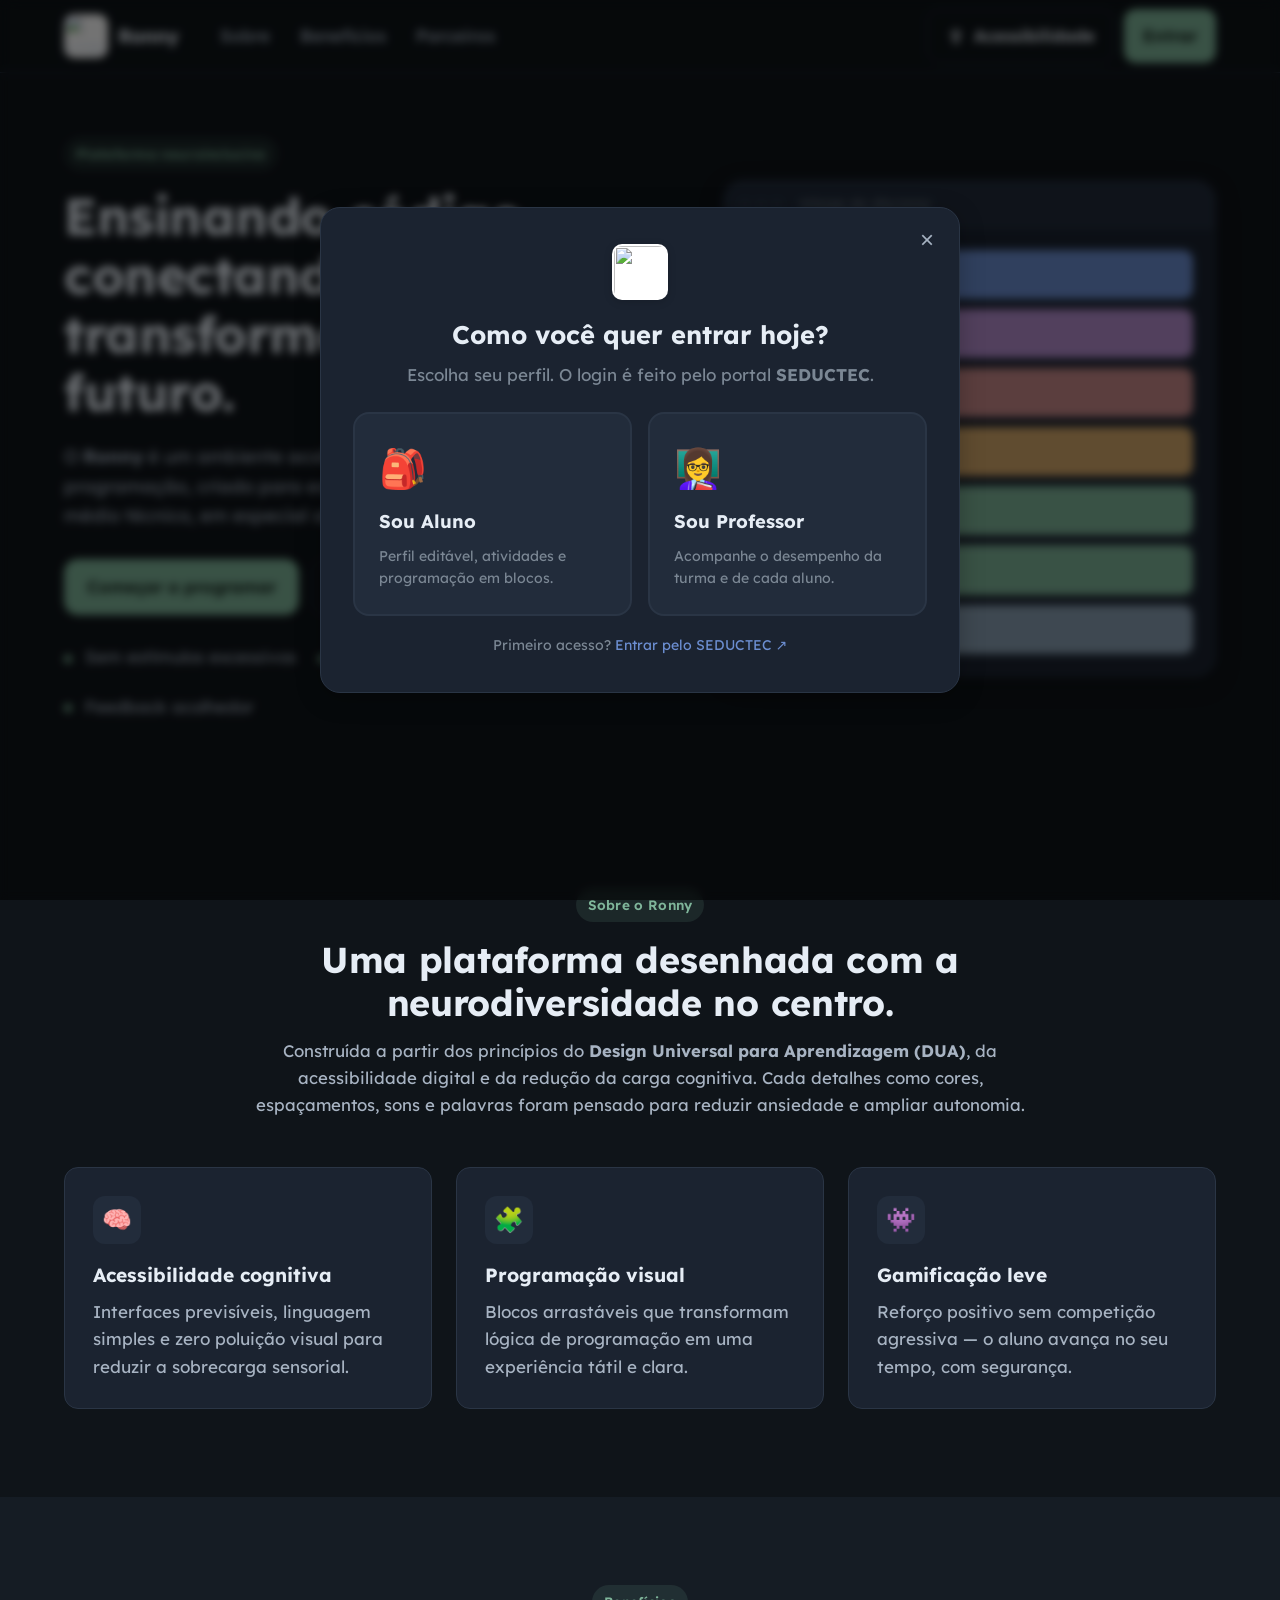
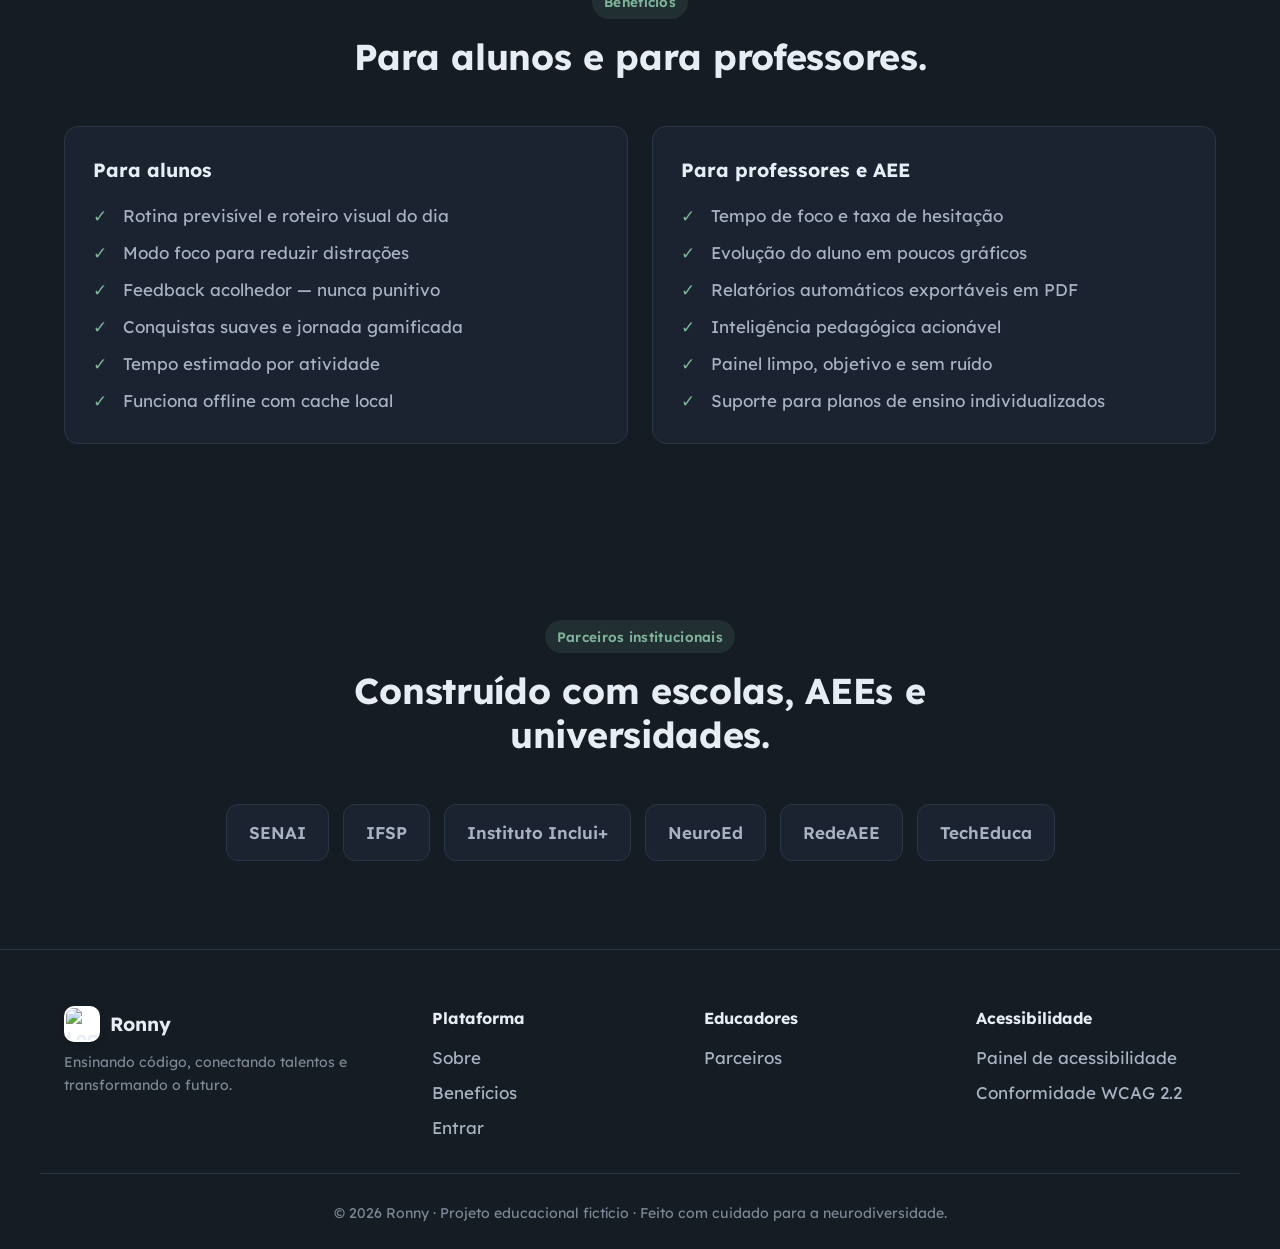
==== commit 73bac03f: "Correção de bugs Correção de bugs e melhorias na comodidade." ====
--- a/index.html
+++ b/index.html
@@ -74,7 +74,7 @@
         <div class="hero-card" aria-hidden="true">
           <div class="card-bar">
             <span></span><span></span><span></span>
-            <p>Missão do dia</p>
+            <p>missao_do_dia.ronny</p>
           </div>
           <div class="card-body">
             <div class="mini-block bg-seq">Início</div>
@@ -95,7 +95,7 @@
         <header class="section-head">
           <span class="eyebrow">Sobre o Ronny</span>
           <h2>Uma plataforma desenhada com a neurodiversidade no centro.</h2>
-          <p>Construída a partir dos princípios do <strong>Design Universal para Aprendizagem (DUA)</strong>, da acessibilidade digital e da redução da carga cognitiva. Cada detalhe, cor, espaçamento, som e palavras foram pensados para reduzir ansiedade e ampliar autonomia.</p>
+          <p>Construída a partir dos princípios do <strong>Design Universal para Aprendizagem (DUA)</strong>, da acessibilidade digital e da redução da carga cognitiva. Cada detalhes como cores, espaçamentos, sons e palavras foram pensado para reduzir ansiedade e ampliar autonomia.</p>
         </header>
 
         <div class="grid grid-3">
@@ -112,7 +112,7 @@
           <article class="feature">
             <div class="feature-icon" aria-hidden="true">👾</div>
             <h3>Gamificação leve</h3>
-            <p>Reforço positivo sem competição agressiva, o aluno avança no seu tempo com segurança.</p>
+            <p>Reforço positivo sem competição agressiva — o aluno avança no seu tempo, com segurança.</p>
           </article>
         </div>
       </div>
@@ -132,7 +132,7 @@
             <ul class="check-list" role="list">
               <li>Rotina previsível e roteiro visual do dia</li>
               <li>Modo foco para reduzir distrações</li>
-              <li>Feedback acolhedor, nunca punitivo</li>
+              <li>Feedback acolhedor — nunca punitivo</li>
               <li>Conquistas suaves e jornada gamificada</li>
               <li>Tempo estimado por atividade</li>
               <li>Funciona offline com cache local</li>
@@ -205,7 +205,7 @@
       <div class="role-head">
         <img src="/ronny-logo.png" alt="" class="brand-logo" width="56" height="56" />
         <h2 id="roleTitle">Como você quer entrar hoje?</h2>
-        <p class="muted">Escolha seu perfil. O login é feito pelo portal <strong>SEDUCTEC</strong>. 🌿</p>
+        <p class="muted">Escolha seu perfil. O login é feito pelo portal <strong>SEDUCTEC</strong>.</p>
       </div>
       <div class="role-grid">
         <a class="role-card" href="aluno.html" data-role="aluno">
--- a/styles.css
+++ b/styles.css
@@ -594,9 +594,19 @@
 .mission-card h3 { margin: 0; font-size: 1.05rem; }
 .mission-card .btn { align-self: flex-start; margin-top: auto; }
 
-/* Modo foco esconde decoração extra */
-.focus-on .topbar, .focus-on .footer { opacity: .35; }
-.focus-on #editor { padding-top: 0; }
+/* Modo foco: mantém apenas a barra superior e o menu de abas do aluno */
+.focus-on #perfilAluno > .container > .section-head,
+.focus-on #perfilAluno > .container > .profile-edit,
+.focus-on .footer {
+  display: none;
+}
+.focus-on #perfilAluno {
+  padding-top: 24px;
+}
+.focus-on .tabs {
+  position: static;
+  margin-top: 0 !important;
+}
 
 /* Brand logo image */
 .brand { display: inline-flex; align-items: center; gap: .6rem; text-decoration: none; }
@@ -726,3 +736,28 @@
   min-height:140px; max-height:240px; overflow:auto; white-space:pre-wrap;
   border:1px solid #2a3545; margin-bottom:10px;
 }
+
+/* Light theme: keep segmented button text readable */
+body[data-theme="light"] .seg button { color: #111; }
+body[data-theme="light"] .seg button[aria-pressed="true"] { color: #0e1a14; }
+
+/* Editor mais largo na aba Programar */
+#aluno-programar .editor-blockly {
+  width: min(96vw, 1500px);
+  margin-left: 50%;
+  transform: translateX(-50%);
+  grid-template-columns: minmax(0, 1fr) 300px;
+}
+#aluno-programar .blockly-wrap { min-height: 640px; }
+#aluno-programar #blocklyDiv { height: 640px; }
+@media (max-width: 900px) {
+  #aluno-programar .editor-blockly {
+    width: 100%;
+    margin-left: 0;
+    transform: none;
+    grid-template-columns: 1fr;
+  }
+}
+
+/* Garantir que o atributo hidden funcione em botões com display:flex */
+button[hidden], .btn[hidden] { display: none !important; }
